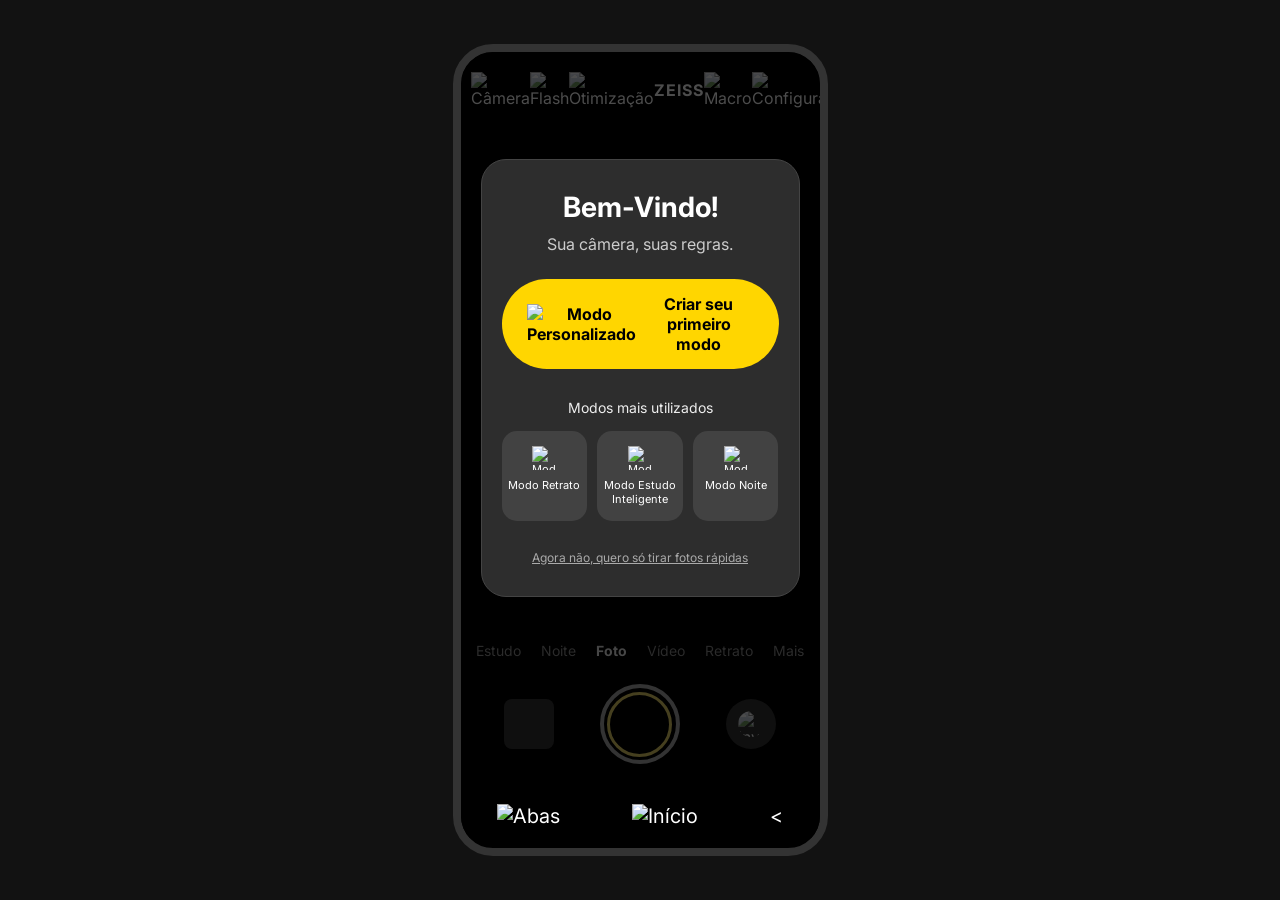
==== src/page01/index.html @ 2e109400 "Initial commit: Estrutura base da interface da câmera com modal de boas-vindas e controles de navega" ====
<!DOCTYPE html>
<html lang="pt-br">
<head>
    <meta charset="UTF-8">
    <meta name="viewport" content="width=device-width, initial-scale=1.0">
    <title>Interface de Câmera</title>
    <link rel="stylesheet" href="./style.css">
    <link href="https://fonts.googleapis.com/css2?family=Inter:wght@400;600;700&display=swap" rel="stylesheet">
</head>
<body>

    <div class="aplicativo-camera">
        
        <header class="barra-topo">
            <img src="./img/camera.png" alt="Câmera" class="icone">
            <img src="./img/trovao.png" alt="Flash" class="icone">
            <img src="./img/sla.png" alt="Otimização" class="icone">
            <div class="texto-zeiss">ZEISS</div>
            <img src="./img/margarida-alternativa.png" alt="Macro" class="icone">
            <img src="./img/definicoes.png" alt="Configurações" class="icone">
        </header>

        <main class="camada-sobreposta">
            <div class="cartao-boas-vindas">
                <h1>Bem-Vindo!</h1>
                <p class="subtitulo">Sua câmera, suas regras.</p>

                <button class="botao-principal">
                    <img src="./img/engrenagens.png" alt="Modo Personalizado" class="icone-engrenagem"> 
                    Criar seu primeiro modo
                </button>

                <p class="legenda-modos">Modos mais utilizados</p>

                <div class="grade-modos">
                    <div class="item-modo">
                        <img src="./img/do-utilizador.png" alt="Modo Retrato" class="icone-imagem">
                        <span>Modo Retrato</span>
                    </div>
                    <div class="item-modo">
                        <img src="./img/marcador-de-livro.png" alt="Modo Estudo" class="icone-imagem">
                        <span>Modo Estudo Inteligente</span>
                    </div>
                    <div class="item-modo">
                        <img src="./img/lua.png" alt="Modo Noite" class="icone-imagem">
                        <span>Modo Noite</span>
                    </div>
                </div>

                <a href="#" class="link-pular">Agora não, quero só tirar fotos rápidas</a>
            </div>
        </main>

        <footer class="area-inferior">
            <nav class="seletor-modos">
                <span>Estudo</span>
                <span>Noite</span>
                <span class="ativo">Foto</span>
                <span>Vídeo</span>
                <span>Retrato</span>
                <span>Mais</span>
            </nav>

            <div class="linha-disparo">
                <div class="previa-galeria"></div>
                <div class="botao-disparador">
                    <div class="circulo-interno"></div>
                </div>
                <img src="./img/atualizar.png" alt="Inverter Câmera" class="alternar-camera">
            </div>

            <div class="navegacao-sistema">
                <img src="./img/menu-hamburguer.png" alt="Abas" class="icone-nav">
                <img src="./img/circulo.png" alt="Início" class="icone-nav">
                <div class="icone-nav"> < </div>
            </div>
        </footer>

    </div>

</body>
</html>
---- src/page01/style.css ----
* {
    margin: 0;
    padding: 0;
    box-sizing: border-box;
    font-family: 'Inter', sans-serif;
}

body {
    background-color: #121212;
    display: flex;
    justify-content: center;
    align-items: center;
    height: 100vh;
    color: white;
}

.aplicativo-camera {
    width: 375px; 
    height: 812px;
    background-color: #000;
    position: relative;
    display: flex;
    flex-direction: column;
    justify-content: space-between;
    overflow: hidden;
    border: 8px solid #333; 
    border-radius: 40px;
}

/* --- BARRA SUPERIOR --- */
.barra-topo {
    display: flex;
    justify-content: space-around;
    align-items: center;
    padding: 20px 10px;
    background: transparent; 
    position: relative;
    z-index: 1; 
}

.texto-zeiss {
    font-weight: bold;
    letter-spacing: 1px;
}

/* --- CAMADA CENTRAL & VÉU --- */
.camada-sobreposta {
    flex-grow: 1;
    display: flex;
    justify-content: center;
    align-items: center;
    padding: 20px;
    position: relative; 
}

.camada-sobreposta::before {
    content: "";
    position: absolute;
    top: -200px;
    bottom: -155px;
    left: 0;
    right: 0;
    background-color: rgba(0, 0, 0, 0.7);
    backdrop-filter: grayscale(0.5);
    -webkit-backdrop-filter: grayscale(0.5);
    z-index: 5; 
}

.cartao-boas-vindas {
    background: #2d2d2d; 
    border: 1px solid #444;
    border-radius: 25px;
    width: 100%;
    padding: 30px 20px;
    text-align: center;
    box-shadow: 0 20px 50px rgba(0,0,0,1);
    position: relative;
    z-index: 11; 
}

.cartao-boas-vindas h1 {
    font-size: 28px;
    margin-bottom: 10px;
}

.subtitulo {
    color: #ccc;
    margin-bottom: 25px;
}

.botao-principal {
    background-color: #ffd600;
    border: none;
    padding: 15px 25px;
    border-radius: 50px;
    font-weight: bold;
    color: #000;
    width: 100%;
    font-size: 16px;
    cursor: pointer;
    margin-bottom: 30px;
    display: flex;
    justify-content: center;
    align-items: center;
    gap: 8px;
}

.legenda-modos {
    font-size: 14px;
    color: #eee;
    margin-bottom: 15px;
}

.grade-modos {
    display: grid;
    grid-template-columns: repeat(3, 1fr);
    gap: 10px;
    margin-bottom: 25px;
}

.item-modo {
    background: rgba(255, 255, 255, 0.1);
    padding: 15px 5px;
    border-radius: 15px;
    font-size: 11px;
    display: flex;
    flex-direction: column;
    align-items: center;
    gap: 8px;
}

.icone-imagem {
    width: 24px;   
    height: 24px;
    object-fit: contain;
}

.link-pular {
    color: #aaa;
    font-size: 12px;
    text-decoration: underline;
}

/* --- RODAPÉ --- */
.area-inferior {
    padding-bottom: 10px;
    position: relative;
    z-index: 1; 
}

.seletor-modos {
    display: flex;
    justify-content: center;
    gap: 20px;
    padding: 15px 0;
    font-size: 14px;
    color: #fff;
}

.seletor-modos .ativo {
    color: #fff;
    font-weight: bold;
}

.seletor-modos span {
    color: #999;
}

.linha-disparo {
    display: flex;
    justify-content: space-around;
    align-items: center;
    padding: 10px 20px 30px;
}

.previa-galeria {
    width: 50px;
    height: 50px;
    background: #333;
    border-radius: 8px;
}

.botao-disparador {
    width: 80px;
    height: 80px;
    border: 4px solid #aaa;
    border-radius: 50%;
    display: flex;
    justify-content: center;
    align-items: center;
}

.circulo-interno {
    width: 65px;
    height: 65px;
    border: 3px solid #ffd600;
    border-radius: 50%;
}

.alternar-camera {
    width: 50px;
    height: 50px;
    background: #333;
    border-radius: 50%;
    padding: 12px;
    object-fit: contain;
}

/* --- NAVEGAÇÃO DO SISTEMA --- */
.navegacao-sistema {
    display: flex;
    justify-content: space-around;
    padding: 10px 0;
    font-size: 20px;
    color: #ffffff;
    background-color: #000;
    position: relative;
    z-index: 20; 
}
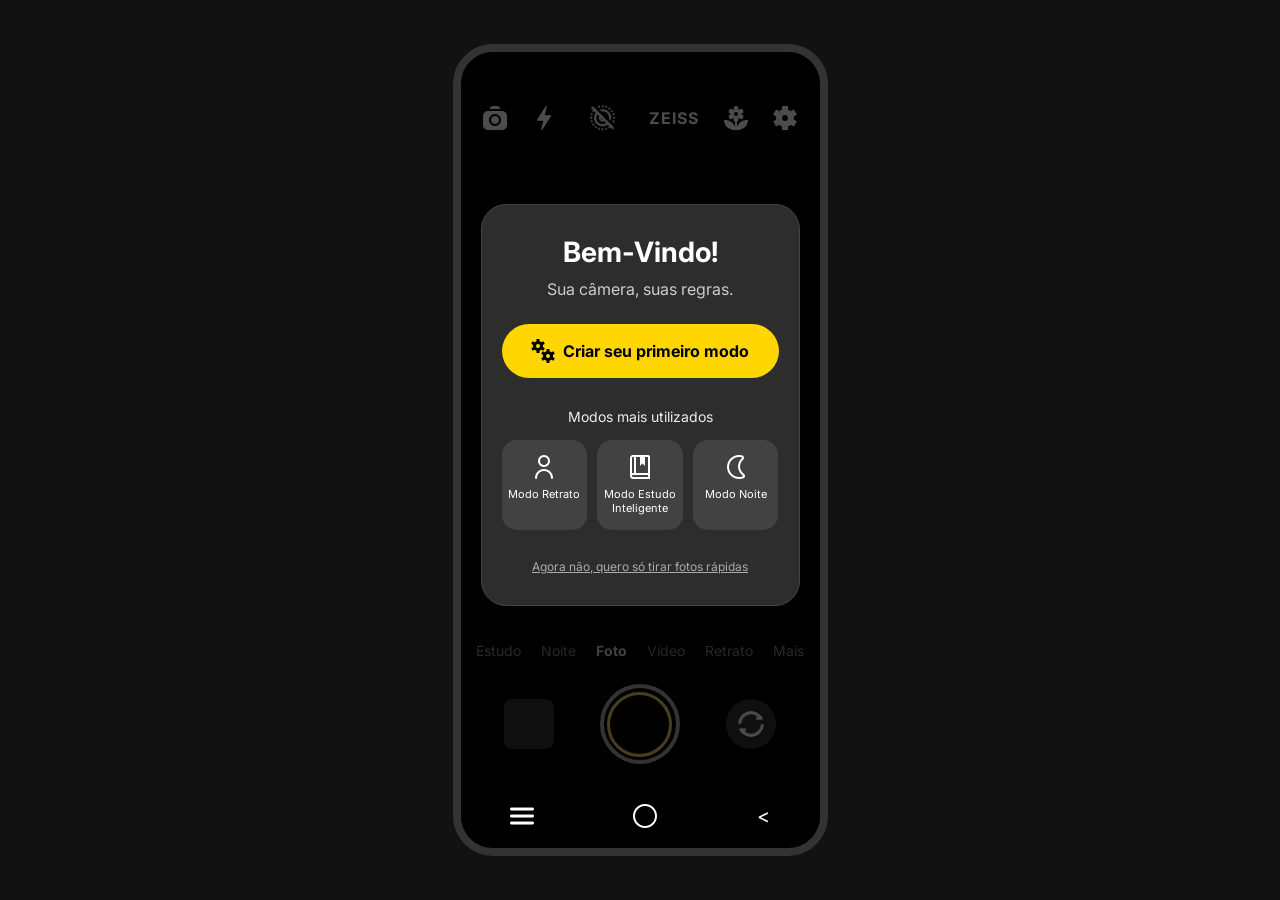
==== commit 91c197c2: "feat: implementa tela de qaundo o usuário tira foto usando o modo estudante e adiciona novos ícones" ====
--- a/src/page01/index.html
+++ b/src/page01/index.html
@@ -4,7 +4,7 @@
     <meta charset="UTF-8">
     <meta name="viewport" content="width=device-width, initial-scale=1.0">
     <title>Interface de Câmera</title>
-    <link rel="stylesheet" href="./style.css">
+    <link rel="stylesheet" href="../page01/style.css">
     <link href="https://fonts.googleapis.com/css2?family=Inter:wght@400;600;700&display=swap" rel="stylesheet">
 </head>
 <body>
@@ -12,12 +12,12 @@
     <div class="aplicativo-camera">
         
         <header class="barra-topo">
-            <img src="./img/camera.png" alt="Câmera" class="icone">
-            <img src="./img/trovao.png" alt="Flash" class="icone">
-            <img src="./img/sla.png" alt="Otimização" class="icone">
+            <img src="../img/camera.png" alt="Câmera" class="icone">
+            <img src="../img/trovao.png" alt="Flash" class="icone">
+            <img src="../img/sla.png" alt="Otimização" class="icone">
             <div class="texto-zeiss">ZEISS</div>
-            <img src="./img/margarida-alternativa.png" alt="Macro" class="icone">
-            <img src="./img/definicoes.png" alt="Configurações" class="icone">
+            <img src="../img/margarida-alternativa.png" alt="Macro" class="icone">
+            <img src="../img/definicoes.png" alt="Configurações" class="icone">
         </header>
 
         <main class="camada-sobreposta">
@@ -26,7 +26,7 @@
                 <p class="subtitulo">Sua câmera, suas regras.</p>
 
                 <button class="botao-principal">
-                    <img src="./img/engrenagens.png" alt="Modo Personalizado" class="icone-engrenagem"> 
+                    <img src="../img/engrenagens.png" alt="Modo Personalizado" class="icone-engrenagem"> 
                     Criar seu primeiro modo
                 </button>
 
@@ -34,15 +34,15 @@
 
                 <div class="grade-modos">
                     <div class="item-modo">
-                        <img src="./img/do-utilizador.png" alt="Modo Retrato" class="icone-imagem">
+                        <img src="../img/do-utilizador.png" alt="Modo Retrato" class="icone-imagem">
                         <span>Modo Retrato</span>
                     </div>
                     <div class="item-modo">
-                        <img src="./img/marcador-de-livro.png" alt="Modo Estudo" class="icone-imagem">
+                        <img src="../img/marcador-de-livro.png" alt="Modo Estudo" class="icone-imagem">
                         <span>Modo Estudo Inteligente</span>
                     </div>
                     <div class="item-modo">
-                        <img src="./img/lua.png" alt="Modo Noite" class="icone-imagem">
+                        <img src="../img/lua.png" alt="Modo Noite" class="icone-imagem">
                         <span>Modo Noite</span>
                     </div>
                 </div>
@@ -66,12 +66,12 @@
                 <div class="botao-disparador">
                     <div class="circulo-interno"></div>
                 </div>
-                <img src="./img/atualizar.png" alt="Inverter Câmera" class="alternar-camera">
+                <img src="../img/atualizar.png" alt="Inverter Câmera" class="alternar-camera">
             </div>
 
             <div class="navegacao-sistema">
-                <img src="./img/menu-hamburguer.png" alt="Abas" class="icone-nav">
-                <img src="./img/circulo.png" alt="Início" class="icone-nav">
+                <img src="../img/menu-hamburguer.png" alt="Abas" class="icone-nav">
+                <img src="../img/circulo.png" alt="Início" class="icone-nav">
                 <div class="icone-nav"> < </div>
             </div>
         </footer>
--- a/src/page01/style.css
+++ b/src/page01/style.css
@@ -32,7 +32,7 @@
     display: flex;
     justify-content: space-around;
     align-items: center;
-    padding: 20px 10px;
+    padding: 50px 10px;
     background: transparent; 
     position: relative;
     z-index: 1; 
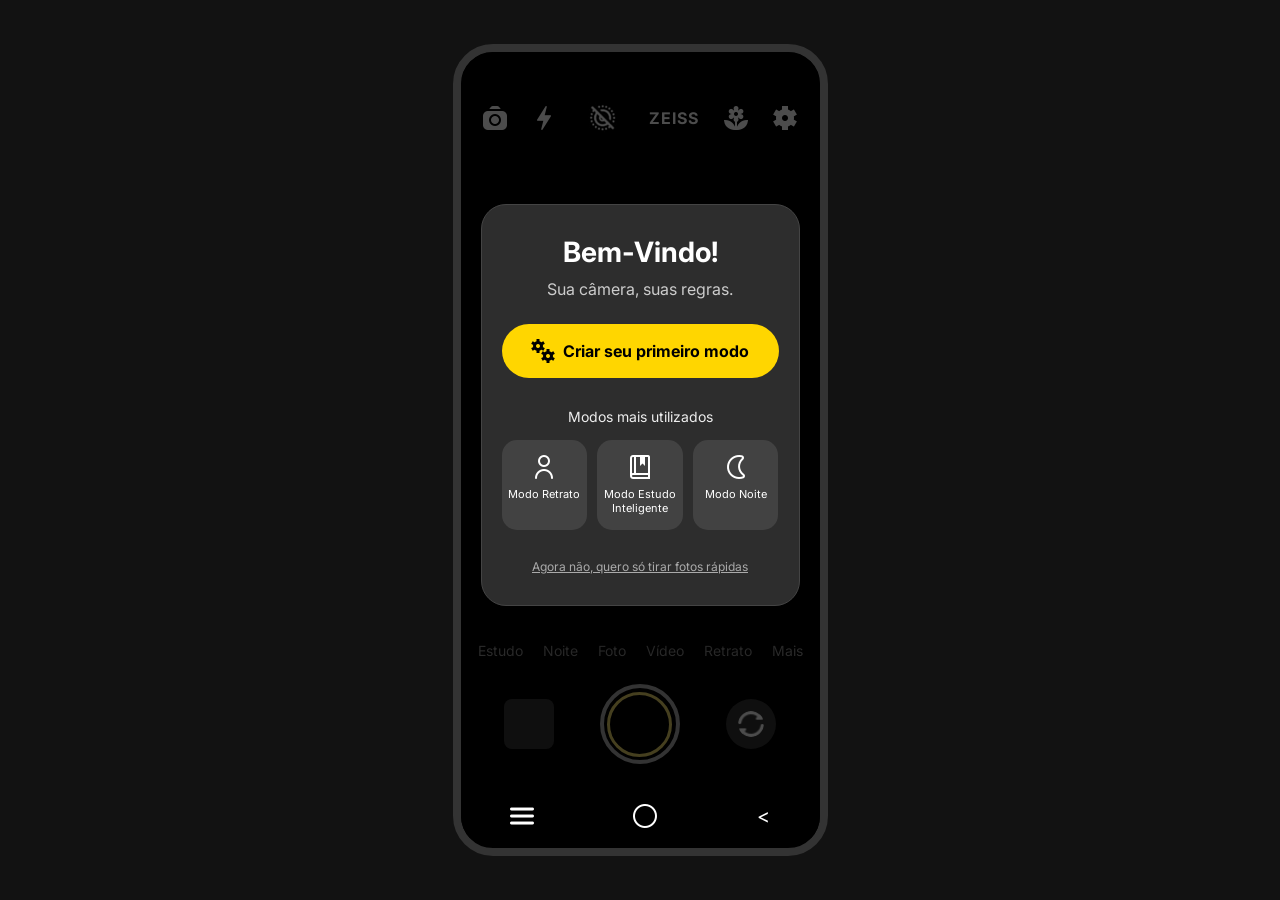
==== commit b07847dc: "feat: Adicionando icons, ajustanto tamanho da tela e css" ====
--- a/src/page01/index.html
+++ b/src/page01/index.html
@@ -55,7 +55,7 @@
             <nav class="seletor-modos">
                 <span>Estudo</span>
                 <span>Noite</span>
-                <span class="ativo">Foto</span>
+                <span>Foto</span>
                 <span>Vídeo</span>
                 <span>Retrato</span>
                 <span>Mais</span>
